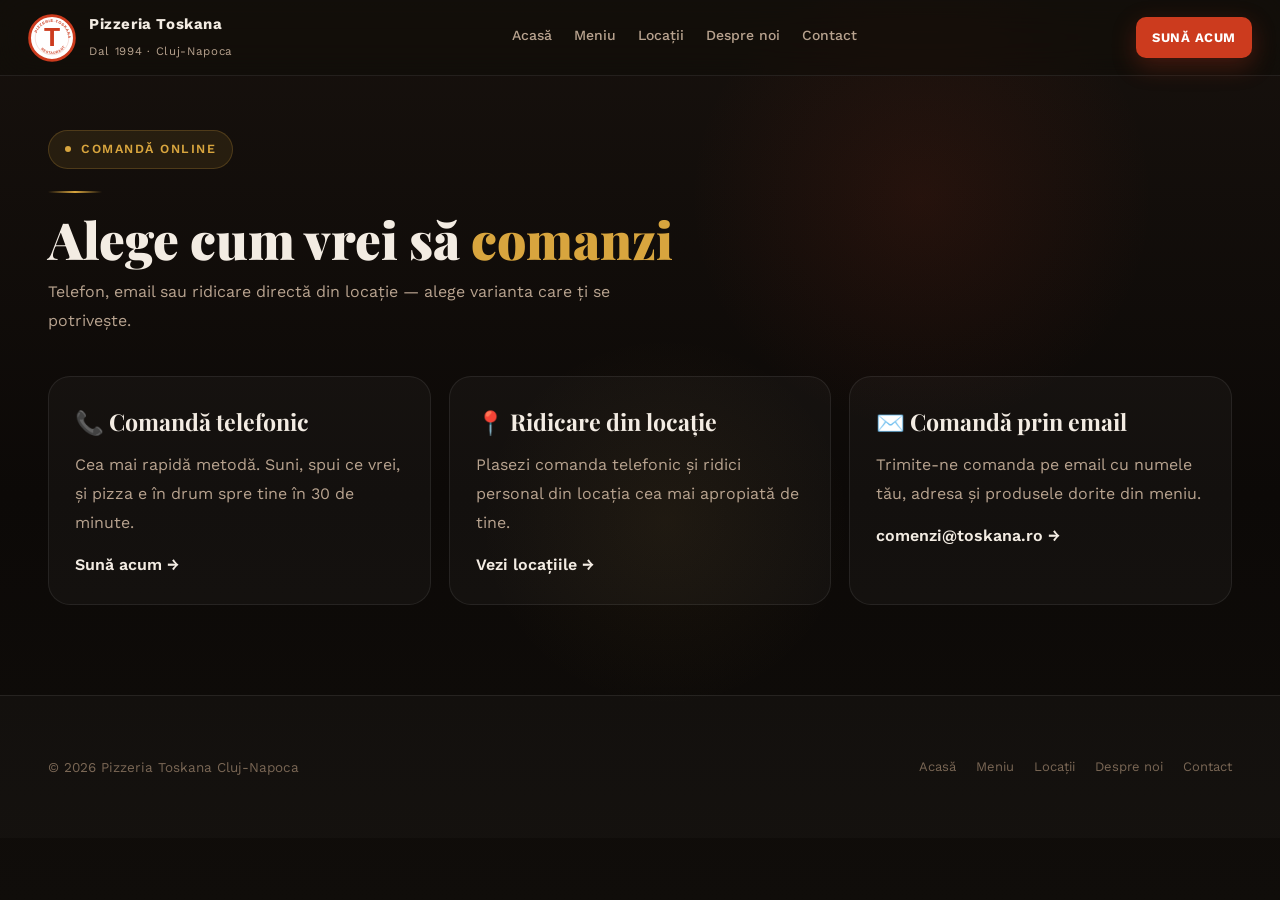
==== comanda.html @ d499efa6 "Add files via upload" ====
<!DOCTYPE html>
<html lang="ro">
<head>
  <meta charset="UTF-8" />
  <meta name="viewport" content="width=device-width, initial-scale=1.0" />
  <title>Comandă online — Pizzeria Toskana</title>
  <link rel="preconnect" href="https://fonts.googleapis.com">
  <link rel="preconnect" href="https://fonts.gstatic.com" crossorigin>
  <link href="https://fonts.googleapis.com/css2?family=Playfair+Display:ital,wght@0,700;0,900;1,700&family=Work+Sans:wght@300;400;500;600;700&display=swap" rel="stylesheet">
  <script src="https://cdnjs.cloudflare.com/ajax/libs/gsap/3.12.5/gsap.min.js"></script>
  <link rel="stylesheet" href="style.css" />
</head>
<body>
  <nav>
    <div class="nav-inner">
      <a href="index.html" class="brand">
        <svg class="brand-logo" viewBox="0 0 120 120" xmlns="http://www.w3.org/2000/svg" aria-label="Toskana">
          <circle cx="60" cy="60" r="56" fill="white" stroke="#cc3b1e" stroke-width="7"/>
          <circle cx="60" cy="60" r="42" fill="none" stroke="#cc3b1e" stroke-width="2" opacity=".2"/>
          <defs>
            <path id="bTA" d="M 20 60 A 40 40 0 0 1 100 60"/>
            <path id="bBA" d="M 20 60 A 40 40 0 0 0 100 60"/>
          </defs>
          <text x="60" y="79" text-anchor="middle" font-size="66" font-weight="900" font-family="Arial Black,Arial" fill="#cc3b1e">T</text>
          <text font-size="9.5" font-family="Arial,sans-serif" font-weight="700" letter-spacing="1.4" fill="#cc3b1e">
            <textPath href="#bTA" startOffset="10%">PIZZERIE TOSKANA</textPath>
          </text>
          <text font-size="8.8" font-family="Arial,sans-serif" font-weight="700" letter-spacing="1.1" fill="#cc3b1e">
            <textPath href="#bBA" startOffset="25%">RESTAURANT</textPath>
          </text>
        </svg>
        <div class="brand-text">
          <strong>Pizzeria Toskana</strong>
          <small>Dal 1994 · Cluj-Napoca</small>
        </div>
      </a>
      <div class="nav-links">
        <a href="index.html">Acasă</a>
        <a href="meniu.html">Meniu</a>
        <a href="locatii.html">Locații</a>
        <a href="despre.html">Despre noi</a>
        <a href="contact.html">Contact</a>
      </div>
      <a href="tel:+40264000000" class="nav-cta">Sună acum</a>
    </div>
  </nav>

  <div class="page-wrap">
    <div class="page-header">
      <div class="eyebrow">Comandă online</div>
      <div class="gold-line"></div>
      <h2>Alege cum vrei să <span>comanzi</span></h2>
      <p>Telefon, email sau ridicare directă din locație — alege varianta care ți se potrivește.</p>
    </div>

    <div class="grid-3">
      <div class="ord-card">
        <h3>📞 Comandă telefonic</h3>
        <p>Cea mai rapidă metodă. Suni, spui ce vrei, și pizza e în drum spre tine în 30 de minute.</p>
        <a class="link-bold" href="tel:+40264000000">Sună acum →</a>
      </div>

      <div class="ord-card">
        <h3>📍 Ridicare din locație</h3>
        <p>Plasezi comanda telefonic și ridici personal din locația cea mai apropiată de tine.</p>
        <a class="link-bold" href="locatii.html">Vezi locațiile →</a>
      </div>

      <div class="ord-card">
        <h3>✉️ Comandă prin email</h3>
        <p>Trimite-ne comanda pe email cu numele tău, adresa și produsele dorite din meniu.</p>
        <a class="link-bold" href="mailto:comenzi@toskana.ro">comenzi@toskana.ro →</a>
      </div>
    </div>
  </div>

  <footer>
    <p>© 2026 Pizzeria Toskana Cluj-Napoca</p>
    <div class="footer-links">
      <a href="index.html">Acasă</a>
      <a href="meniu.html">Meniu</a>
      <a href="locatii.html">Locații</a>
      <a href="despre.html">Despre noi</a>
      <a href="contact.html">Contact</a>
    </div>
  </footer>

  <script>
    gsap.from('.page-header > *', { y: 18, opacity: 0, stagger: 0.1, duration: 0.65, ease: 'power3.out', delay: 0.15 });
    gsap.from('.ord-card', { y: 24, opacity: 0, stagger: 0.1, duration: 0.6, ease: 'power2.out', delay: 0.3 });
  </script>
</body>
</html>
---- style.css ----
*, *::before, *::after { box-sizing: border-box; margin: 0; padding: 0; }
html { scroll-behavior: smooth; -webkit-font-smoothing: antialiased; }

:root {
  --bg: #100d0a; --bg2: #17110d; --bg3: #0c0907;
  --text: #f3ece3; --muted: #b8a38f; --faint: #7a6755;
  --red: #cc3b1e; --red2: #a82d14; --gold: #d8a53e;
  --line: rgba(255,255,255,.08); --lineg: rgba(216,165,62,.18);
  --shadow: 0 30px 80px rgba(0,0,0,.45);
  --font-d: 'Playfair Display', Georgia, serif;
  --font-b: 'Work Sans', sans-serif;
  --ease: cubic-bezier(.16,1,.3,1);
}

body {
  background:
    radial-gradient(circle at 72% 22%, rgba(204,59,30,.10), transparent 20%),
    radial-gradient(circle at 52% 58%, rgba(216,165,62,.06), transparent 22%),
    linear-gradient(180deg, var(--bg2), var(--bg3) 55%, var(--bg));
  color: var(--text); font-family: var(--font-b);
  overflow-x: hidden; line-height: 1.65; min-height: 100vh;
}

nav {
  position: fixed; top: 0; left: 0; width: 100%; z-index: 100;
  backdrop-filter: blur(18px) saturate(1.4);
  background: rgba(16,13,10,.55); border-bottom: 1px solid var(--line);
}
.nav-inner {
  max-width: 1280px; margin: 0 auto; padding: 12px 28px;
  display: flex; align-items: center; justify-content: space-between; gap: 24px;
}
.brand { display: flex; align-items: center; gap: 13px; text-decoration: none; color: var(--text); white-space: nowrap; }
.brand-logo { width: 48px; height: 48px; flex-shrink: 0; }
.brand-text strong { display: block; font-size: 15px; font-weight: 700; letter-spacing: .04em; }
.brand-text small { font-size: 11.5px; color: var(--muted); letter-spacing: .06em; }

.nav-links { display: flex; gap: 22px; }
.nav-links a {
  color: var(--muted); text-decoration: none; font-size: 14px; font-weight: 500;
  transition: color .2s; padding-bottom: 2px; border-bottom: 2px solid transparent;
}
.nav-links a:hover { color: var(--text); }
.nav-links a.active { color: var(--text); border-bottom-color: var(--red); }

.nav-cta {
  background: var(--red); color: #fff; padding: 10px 16px; border-radius: 10px;
  font-size: 13px; font-weight: 700; letter-spacing: .04em; text-transform: uppercase;
  text-decoration: none; transition: .2s; box-shadow: 0 8px 24px rgba(204,59,30,.28); white-space: nowrap;
}
.nav-cta:hover { background: var(--red2); transform: translateY(-1px); }

/* HERO */
.hero {
  min-height: 100vh; max-width: 1380px; margin: 0 auto;
  padding: 110px 48px 70px;
  display: grid; grid-template-columns: 1.02fr .98fr; align-items: center; gap: 42px;
}
.hero-left { display: flex; flex-direction: column; align-items: flex-start; }

.eyebrow {
  display: inline-flex; align-items: center; gap: 10px; width: fit-content;
  margin-bottom: 22px; padding: 8px 16px; border-radius: 999px;
  font-size: 12.5px; letter-spacing: .12em; text-transform: uppercase; font-weight: 600;
  color: var(--gold); background: rgba(216,165,62,.1); border: 1px solid rgba(216,165,62,.22);
}
.eyebrow::before { content: ""; width: 6px; height: 6px; border-radius: 50%; background: var(--gold); display: block; }

h1 { font-family: var(--font-d); font-weight: 900; font-size: clamp(2.7rem, 4.8vw, 5.9rem); line-height: .96; letter-spacing: -.03em; margin-bottom: 22px; }
h1 em { color: var(--gold); font-style: italic; }
h1 .break { display: block; }

.hero-lead { color: var(--muted); font-size: clamp(1rem,1.4vw,1.12rem); max-width: 52ch; line-height: 1.76; margin-bottom: 34px; }
.hero-actions { display: flex; gap: 14px; flex-wrap: wrap; margin-bottom: 42px; }

.btn {
  display: inline-flex; align-items: center; justify-content: center; gap: 9px;
  padding: 14px 24px; border-radius: 14px; font-size: 14px; font-weight: 700;
  letter-spacing: .04em; text-transform: uppercase; text-decoration: none;
  border: none; cursor: pointer; transition: all .22s var(--ease);
}
.btn-primary { background: linear-gradient(160deg,#d94b2a,var(--red)); color: #fff; box-shadow: 0 10px 28px rgba(204,59,30,.28); }
.btn-primary:hover { transform: translateY(-2px); box-shadow: 0 16px 34px rgba(204,59,30,.36); }
.btn-ghost { background: rgba(255,255,255,.04); color: var(--muted); border: 1px solid var(--line); }
.btn-ghost:hover { background: rgba(255,255,255,.07); color: var(--text); }

.hero-stats { display: flex; gap: 28px; flex-wrap: wrap; }
.stat .n { font-family: var(--font-d); font-size: 2rem; font-weight: 900; line-height: 1; }
.stat .l { font-size: 12px; color: var(--muted); letter-spacing: .06em; margin-top: 3px; }
.stat-div { width: 1px; background: var(--line); }

.hero-right { position: relative; display: flex; align-items: center; justify-content: center; min-height: 560px; }
.box-stage { position: relative; width: min(720px,100%); display: flex; align-items: center; justify-content: center; perspective: 1600px; }
.scene-glow { position: absolute; inset: 10% 6% 8% 6%; background: radial-gradient(circle at 50% 60%, rgba(204,59,30,.16) 0%, rgba(204,59,30,.08) 24%, transparent 62%); filter: blur(18px); pointer-events: none; }
.box-shadow-floor { position: absolute; bottom: 9%; width: 66%; height: 56px; border-radius: 999px; background: radial-gradient(ellipse at center, rgba(0,0,0,.42) 0%, rgba(0,0,0,.18) 45%, transparent 75%); filter: blur(10px); transform: translateY(8px); }
.pizza-box-wrap { position: relative; width: min(520px,72vw); transform-style: preserve-3d; will-change: transform; filter: drop-shadow(0 36px 60px rgba(0,0,0,.32)); }
.pizza-box-image { width: 100%; height: auto; display: block; transform: rotateX(9deg) rotateY(-7deg) rotateZ(-1deg); transform-style: preserve-3d; user-select: none; pointer-events: none; }
.pill-badge { position: absolute; z-index: 3; padding: 11px 18px; border-radius: 999px; backdrop-filter: blur(12px); background: rgba(30,23,17,.76); border: 1px solid var(--lineg); box-shadow: 0 12px 28px rgba(0,0,0,.20); color: var(--muted); font-size: 12.8px; white-space: nowrap; }
.pill-1 { top: 10%; right: 2%; animation: floatBadge1 5s ease-in-out infinite; }
.pill-2 { bottom: 10%; left: -2%; animation: floatBadge2 6s ease-in-out infinite; }
@keyframes floatBadge1 { 0%,100%{transform:translateY(0)} 50%{transform:translateY(-7px)} }
@keyframes floatBadge2 { 0%,100%{transform:translateY(0)} 50%{transform:translateY(7px)} }

/* PAGE INTERIOR */
.page-wrap { max-width: 1280px; margin: 0 auto; padding: 130px 48px 90px; }
.page-header { margin-bottom: 40px; }
.page-header h2 { font-family: var(--font-d); font-weight: 900; font-size: clamp(2.2rem,4vw,4.2rem); line-height: .97; margin-bottom: 14px; }
.page-header h2 span { color: var(--gold); }
.page-header p { color: var(--muted); max-width: 64ch; line-height: 1.8; }

.gold-line { width: 54px; height: 2px; margin-bottom: 22px; background: linear-gradient(90deg,transparent,var(--gold),transparent); }

.grid-3 { display: grid; grid-template-columns: repeat(3,1fr); gap: 18px; }
.grid-2 { display: grid; grid-template-columns: repeat(2,1fr); gap: 18px; }

.card { background: rgba(255,255,255,.03); border: 1px solid var(--line); border-radius: 22px; overflow: hidden; transition: border-color .22s, transform .22s; }
.card:hover { border-color: rgba(216,165,62,.22); transform: translateY(-3px); }
.pizza-thumb { height: 180px; background: radial-gradient(circle at 30% 35%, rgba(255,255,255,.06), transparent 20%), linear-gradient(135deg,#2a1b12,#18110d); display: grid; place-items: center; font-size: 3.2rem; }
.card-body { padding: 22px; }
.card-body h3 { font-family: var(--font-d); font-size: 1.5rem; margin-bottom: 8px; }
.card-body p { color: var(--muted); font-size: .96rem; line-height: 1.75; margin-bottom: 14px; }
.price-row { display: flex; align-items: center; justify-content: space-between; gap: 12px; }
.price { color: var(--gold); font-weight: 700; font-size: 1rem; }
.chip { display: inline-flex; align-items: center; gap: 8px; padding: 7px 12px; border-radius: 999px; font-size: 12px; color: var(--gold); border: 1px solid rgba(216,165,62,.18); background: rgba(216,165,62,.08); margin-bottom: 12px; }

.info-box { padding: 26px; border-radius: 22px; background: rgba(255,255,255,.03); border: 1px solid var(--line); }
.info-box h3 { font-family: var(--font-d); font-size: 1.65rem; margin-bottom: 12px; }
.info-box p { color: var(--muted); line-height: 1.8; }

.loc-card, .con-card, .ord-card { padding: 26px; border-radius: 22px; background: rgba(255,255,255,.03); border: 1px solid var(--line); transition: border-color .22s, transform .22s; }
.loc-card:hover, .con-card:hover, .ord-card:hover { border-color: rgba(216,165,62,.22); transform: translateY(-3px); }
.loc-card h3, .con-card h3, .ord-card h3 { font-family: var(--font-d); font-size: 1.45rem; margin-bottom: 10px; }
.loc-card p, .con-card p, .ord-card p { color: var(--muted); line-height: 1.8; margin-bottom: 14px; }
.link-bold { color: var(--text); text-decoration: none; font-weight: 600; }
.link-bold:hover { color: var(--gold); }

footer { padding: 60px 48px; background: rgba(255,255,255,.02); border-top: 1px solid var(--line); display: flex; justify-content: space-between; align-items: center; flex-wrap: wrap; gap: 20px; }
footer p { color: var(--faint); font-size: 13.5px; }
.footer-links { display: flex; gap: 20px; flex-wrap: wrap; }
.footer-links a { color: var(--faint); font-size: 13px; text-decoration: none; transition: color .2s; }
.footer-links a:hover { color: var(--muted); }

@media (max-width: 1100px) { .grid-3 { grid-template-columns: 1fr 1fr; } }
@media (max-width: 980px) {
  .hero { grid-template-columns: 1fr; padding: 92px 22px 44px; gap: 28px; text-align: center; }
  .hero-left { align-items: center; }
  .hero-lead, .hero-actions, .hero-stats { justify-content: center; text-align: center; }
  .hero-right { min-height: auto; }
  .pill-1, .pill-2, .nav-links, .nav-cta { display: none; }
  .page-wrap { padding: 96px 22px 60px; }
  .grid-3, .grid-2 { grid-template-columns: 1fr; }
  h1, .page-header h2 { font-size: clamp(2.35rem,9vw,3.9rem); }
}
@media (max-width: 500px) { footer { padding: 40px 22px; flex-direction: column; align-items: flex-start; } }
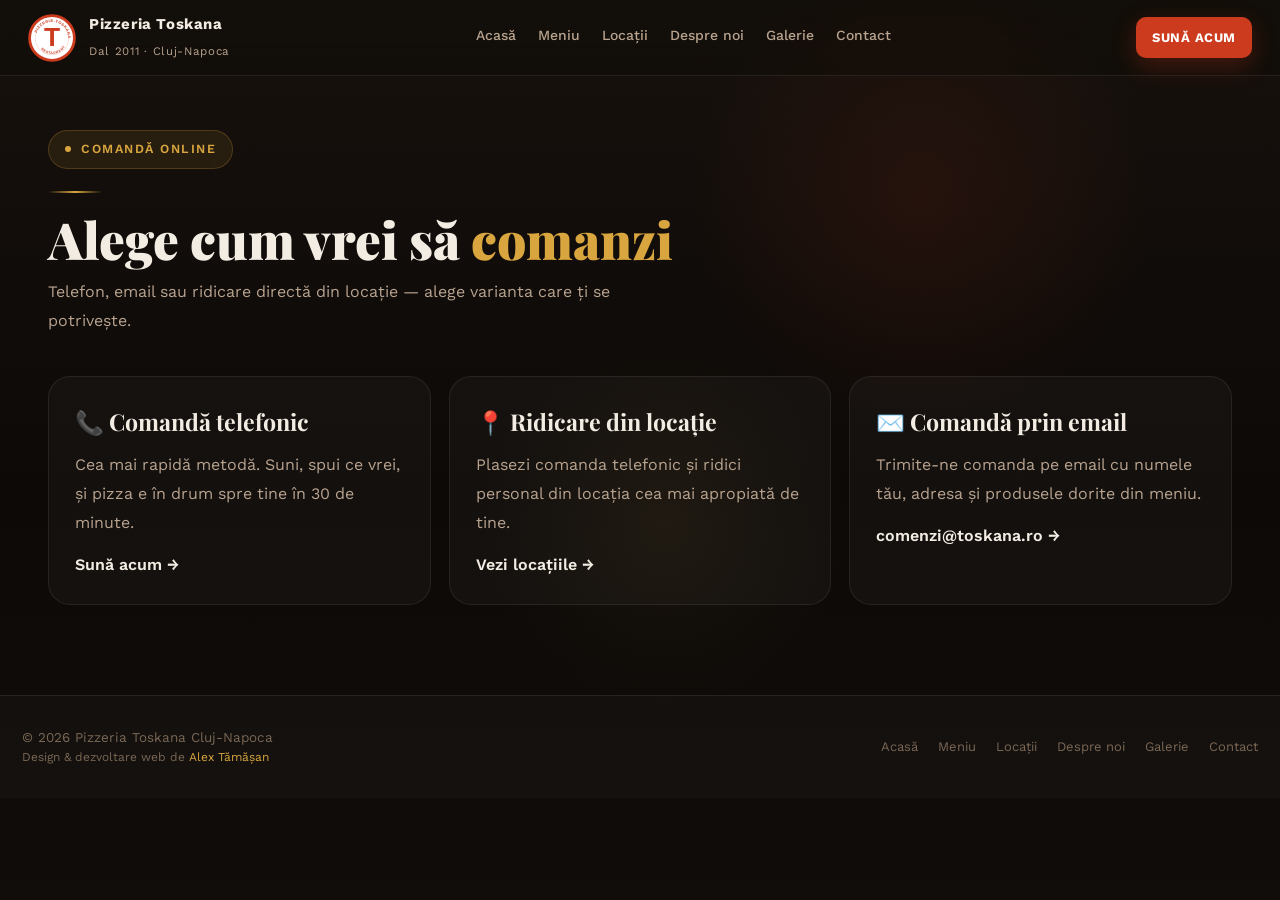
==== commit 26d52c97: "Add files via upload" ====
--- a/comanda.html
+++ b/comanda.html
@@ -31,7 +31,7 @@
         </svg>
         <div class="brand-text">
           <strong>Pizzeria Toskana</strong>
-          <small>Dal 1994 · Cluj-Napoca</small>
+          <small>Dal 2011 · Cluj-Napoca</small>
         </div>
       </a>
       <div class="nav-links">
@@ -39,9 +39,15 @@
         <a href="meniu.html">Meniu</a>
         <a href="locatii.html">Locații</a>
         <a href="despre.html">Despre noi</a>
+        <a href="galerie.html">Galerie</a>
         <a href="contact.html">Contact</a>
       </div>
       <a href="tel:+40264000000" class="nav-cta">Sună acum</a>
+      <button class="hamburger" id="hamburger" aria-label="Deschide meniu">
+        <span></span>
+        <span></span>
+        <span></span>
+      </button>
     </div>
   </nav>
 
@@ -75,12 +81,16 @@
   </div>
 
   <footer>
-    <p>© 2026 Pizzeria Toskana Cluj-Napoca</p>
+    <div class="footer-left">
+      <p>© 2026 Pizzeria Toskana Cluj-Napoca</p>
+      <p style="color:var(--faint);font-size:12px">Design & dezvoltare web de <span style="color:var(--gold)">Alex Tămășan</span></p>
+    </div>
     <div class="footer-links">
       <a href="index.html">Acasă</a>
       <a href="meniu.html">Meniu</a>
       <a href="locatii.html">Locații</a>
       <a href="despre.html">Despre noi</a>
+      <a href="galerie.html">Galerie</a>
       <a href="contact.html">Contact</a>
     </div>
   </footer>
@@ -89,5 +99,25 @@
     gsap.from('.page-header > *', { y: 18, opacity: 0, stagger: 0.1, duration: 0.65, ease: 'power3.out', delay: 0.15 });
     gsap.from('.ord-card', { y: 24, opacity: 0, stagger: 0.1, duration: 0.6, ease: 'power2.out', delay: 0.3 });
   </script>
+  <script>
+    (function () {
+      var burger = document.getElementById('hamburger');
+      var navLinks = document.querySelector('.nav-links');
+
+      if (burger && navLinks) {
+        burger.addEventListener('click', function () {
+          burger.classList.toggle('open');
+          navLinks.classList.toggle('open');
+        });
+
+        navLinks.querySelectorAll('a').forEach(function (a) {
+          a.addEventListener('click', function () {
+            burger.classList.remove('open');
+            navLinks.classList.remove('open');
+          });
+        });
+      }
+    })();
+  </script>
 </body>
 </html>
--- a/style.css
+++ b/style.css
@@ -26,28 +26,44 @@
   backdrop-filter: blur(18px) saturate(1.4);
   background: rgba(16,13,10,.55); border-bottom: 1px solid var(--line);
 }
+
 .nav-inner {
   max-width: 1280px; margin: 0 auto; padding: 12px 28px;
   display: flex; align-items: center; justify-content: space-between; gap: 24px;
 }
-.brand { display: flex; align-items: center; gap: 13px; text-decoration: none; color: var(--text); white-space: nowrap; }
+
+.brand {
+  display: flex; align-items: center; gap: 13px;
+  text-decoration: none; color: var(--text); white-space: nowrap;
+}
+
 .brand-logo { width: 48px; height: 48px; flex-shrink: 0; }
-.brand-text strong { display: block; font-size: 15px; font-weight: 700; letter-spacing: .04em; }
-.brand-text small { font-size: 11.5px; color: var(--muted); letter-spacing: .06em; }
+
+.brand-text strong {
+  display: block; font-size: 15px; font-weight: 700; letter-spacing: .04em;
+}
+
+.brand-text small {
+  font-size: 11.5px; color: var(--muted); letter-spacing: .06em;
+}
 
 .nav-links { display: flex; gap: 22px; }
+
 .nav-links a {
   color: var(--muted); text-decoration: none; font-size: 14px; font-weight: 500;
   transition: color .2s; padding-bottom: 2px; border-bottom: 2px solid transparent;
 }
+
 .nav-links a:hover { color: var(--text); }
 .nav-links a.active { color: var(--text); border-bottom-color: var(--red); }
 
 .nav-cta {
   background: var(--red); color: #fff; padding: 10px 16px; border-radius: 10px;
   font-size: 13px; font-weight: 700; letter-spacing: .04em; text-transform: uppercase;
-  text-decoration: none; transition: .2s; box-shadow: 0 8px 24px rgba(204,59,30,.28); white-space: nowrap;
-}
+  text-decoration: none; transition: .2s;
+  box-shadow: 0 8px 24px rgba(204,59,30,.28); white-space: nowrap;
+}
+
 .nav-cta:hover { background: var(--red2); transform: translateY(-1px); }
 
 /* HERO */
@@ -56,6 +72,7 @@
   padding: 110px 48px 70px;
   display: grid; grid-template-columns: 1.02fr .98fr; align-items: center; gap: 42px;
 }
+
 .hero-left { display: flex; flex-direction: column; align-items: flex-start; }
 
 .eyebrow {
@@ -64,13 +81,26 @@
   font-size: 12.5px; letter-spacing: .12em; text-transform: uppercase; font-weight: 600;
   color: var(--gold); background: rgba(216,165,62,.1); border: 1px solid rgba(216,165,62,.22);
 }
-.eyebrow::before { content: ""; width: 6px; height: 6px; border-radius: 50%; background: var(--gold); display: block; }
-
-h1 { font-family: var(--font-d); font-weight: 900; font-size: clamp(2.7rem, 4.8vw, 5.9rem); line-height: .96; letter-spacing: -.03em; margin-bottom: 22px; }
+
+.eyebrow::before {
+  content: ""; width: 6px; height: 6px; border-radius: 50%;
+  background: var(--gold); display: block;
+}
+
+h1 {
+  font-family: var(--font-d); font-weight: 900;
+  font-size: clamp(2.7rem, 4.8vw, 5.9rem);
+  line-height: .96; letter-spacing: -.03em; margin-bottom: 22px;
+}
+
 h1 em { color: var(--gold); font-style: italic; }
 h1 .break { display: block; }
 
-.hero-lead { color: var(--muted); font-size: clamp(1rem,1.4vw,1.12rem); max-width: 52ch; line-height: 1.76; margin-bottom: 34px; }
+.hero-lead {
+  color: var(--muted); font-size: clamp(1rem,1.4vw,1.12rem);
+  max-width: 52ch; line-height: 1.76; margin-bottom: 34px;
+}
+
 .hero-actions { display: flex; gap: 14px; flex-wrap: wrap; margin-bottom: 42px; }
 
 .btn {
@@ -79,76 +109,277 @@
   letter-spacing: .04em; text-transform: uppercase; text-decoration: none;
   border: none; cursor: pointer; transition: all .22s var(--ease);
 }
-.btn-primary { background: linear-gradient(160deg,#d94b2a,var(--red)); color: #fff; box-shadow: 0 10px 28px rgba(204,59,30,.28); }
-.btn-primary:hover { transform: translateY(-2px); box-shadow: 0 16px 34px rgba(204,59,30,.36); }
-.btn-ghost { background: rgba(255,255,255,.04); color: var(--muted); border: 1px solid var(--line); }
+
+.btn-primary {
+  background: linear-gradient(160deg,#d94b2a,var(--red));
+  color: #fff; box-shadow: 0 10px 28px rgba(204,59,30,.28);
+}
+
+.btn-primary:hover {
+  transform: translateY(-2px);
+  box-shadow: 0 16px 34px rgba(204,59,30,.36);
+}
+
+.btn-ghost {
+  background: rgba(255,255,255,.04); color: var(--muted); border: 1px solid var(--line);
+}
+
 .btn-ghost:hover { background: rgba(255,255,255,.07); color: var(--text); }
 
 .hero-stats { display: flex; gap: 28px; flex-wrap: wrap; }
-.stat .n { font-family: var(--font-d); font-size: 2rem; font-weight: 900; line-height: 1; }
-.stat .l { font-size: 12px; color: var(--muted); letter-spacing: .06em; margin-top: 3px; }
+
+.stat .n {
+  font-family: var(--font-d); font-size: 2rem; font-weight: 900; line-height: 1;
+}
+
+.stat .l {
+  font-size: 12px; color: var(--muted); letter-spacing: .06em; margin-top: 3px;
+}
+
 .stat-div { width: 1px; background: var(--line); }
 
-.hero-right { position: relative; display: flex; align-items: center; justify-content: center; min-height: 560px; }
-.box-stage { position: relative; width: min(720px,100%); display: flex; align-items: center; justify-content: center; perspective: 1600px; }
-.scene-glow { position: absolute; inset: 10% 6% 8% 6%; background: radial-gradient(circle at 50% 60%, rgba(204,59,30,.16) 0%, rgba(204,59,30,.08) 24%, transparent 62%); filter: blur(18px); pointer-events: none; }
-.box-shadow-floor { position: absolute; bottom: 9%; width: 66%; height: 56px; border-radius: 999px; background: radial-gradient(ellipse at center, rgba(0,0,0,.42) 0%, rgba(0,0,0,.18) 45%, transparent 75%); filter: blur(10px); transform: translateY(8px); }
-.pizza-box-wrap { position: relative; width: min(520px,72vw); transform-style: preserve-3d; will-change: transform; filter: drop-shadow(0 36px 60px rgba(0,0,0,.32)); }
-.pizza-box-image { width: 100%; height: auto; display: block; transform: rotateX(9deg) rotateY(-7deg) rotateZ(-1deg); transform-style: preserve-3d; user-select: none; pointer-events: none; }
-.pill-badge { position: absolute; z-index: 3; padding: 11px 18px; border-radius: 999px; backdrop-filter: blur(12px); background: rgba(30,23,17,.76); border: 1px solid var(--lineg); box-shadow: 0 12px 28px rgba(0,0,0,.20); color: var(--muted); font-size: 12.8px; white-space: nowrap; }
+.hero-right {
+  position: relative; display: flex; align-items: center; justify-content: center; min-height: 560px;
+}
+
+.box-stage {
+  position: relative; width: min(720px,100%);
+  display: flex; align-items: center; justify-content: center; perspective: 1600px;
+}
+
+.scene-glow {
+  position: absolute; inset: 10% 6% 8% 6%;
+  background: radial-gradient(circle at 50% 60%, rgba(204,59,30,.16) 0%, rgba(204,59,30,.08) 24%, transparent 62%);
+  filter: blur(18px); pointer-events: none;
+}
+
+.box-shadow-floor {
+  position: absolute; bottom: 9%; width: 66%; height: 56px; border-radius: 999px;
+  background: radial-gradient(ellipse at center, rgba(0,0,0,.42) 0%, rgba(0,0,0,.18) 45%, transparent 75%);
+  filter: blur(10px); transform: translateY(8px);
+}
+
+.pizza-box-wrap {
+  position: relative; width: min(520px,72vw);
+  transform-style: preserve-3d; will-change: transform;
+  filter: drop-shadow(0 36px 60px rgba(0,0,0,.32));
+}
+
+.pizza-box-image {
+  width: 100%; height: auto; display: block;
+  transform: rotateX(9deg) rotateY(-7deg) rotateZ(-1deg);
+  transform-style: preserve-3d; user-select: none; pointer-events: none;
+}
+
+.pill-badge {
+  position: absolute; z-index: 3; padding: 11px 18px; border-radius: 999px;
+  backdrop-filter: blur(12px); background: rgba(30,23,17,.76);
+  border: 1px solid var(--lineg); box-shadow: 0 12px 28px rgba(0,0,0,.20);
+  color: var(--muted); font-size: 12.8px; white-space: nowrap;
+}
+
 .pill-1 { top: 10%; right: 2%; animation: floatBadge1 5s ease-in-out infinite; }
 .pill-2 { bottom: 10%; left: -2%; animation: floatBadge2 6s ease-in-out infinite; }
-@keyframes floatBadge1 { 0%,100%{transform:translateY(0)} 50%{transform:translateY(-7px)} }
-@keyframes floatBadge2 { 0%,100%{transform:translateY(0)} 50%{transform:translateY(7px)} }
+
+@keyframes floatBadge1 {
+  0%,100% { transform: translateY(0); }
+  50% { transform: translateY(-7px); }
+}
+
+@keyframes floatBadge2 {
+  0%,100% { transform: translateY(0); }
+  50% { transform: translateY(7px); }
+}
 
 /* PAGE INTERIOR */
 .page-wrap { max-width: 1280px; margin: 0 auto; padding: 130px 48px 90px; }
 .page-header { margin-bottom: 40px; }
-.page-header h2 { font-family: var(--font-d); font-weight: 900; font-size: clamp(2.2rem,4vw,4.2rem); line-height: .97; margin-bottom: 14px; }
+
+.page-header h2 {
+  font-family: var(--font-d); font-weight: 900;
+  font-size: clamp(2.2rem,4vw,4.2rem); line-height: .97; margin-bottom: 14px;
+}
+
 .page-header h2 span { color: var(--gold); }
+
 .page-header p { color: var(--muted); max-width: 64ch; line-height: 1.8; }
 
-.gold-line { width: 54px; height: 2px; margin-bottom: 22px; background: linear-gradient(90deg,transparent,var(--gold),transparent); }
+.gold-line {
+  width: 54px; height: 2px; margin-bottom: 22px;
+  background: linear-gradient(90deg,transparent,var(--gold),transparent);
+}
 
 .grid-3 { display: grid; grid-template-columns: repeat(3,1fr); gap: 18px; }
 .grid-2 { display: grid; grid-template-columns: repeat(2,1fr); gap: 18px; }
 
-.card { background: rgba(255,255,255,.03); border: 1px solid var(--line); border-radius: 22px; overflow: hidden; transition: border-color .22s, transform .22s; }
+.card {
+  background: rgba(255,255,255,.03); border: 1px solid var(--line);
+  border-radius: 22px; overflow: hidden; transition: border-color .22s, transform .22s;
+}
+
 .card:hover { border-color: rgba(216,165,62,.22); transform: translateY(-3px); }
-.pizza-thumb { height: 180px; background: radial-gradient(circle at 30% 35%, rgba(255,255,255,.06), transparent 20%), linear-gradient(135deg,#2a1b12,#18110d); display: grid; place-items: center; font-size: 3.2rem; }
+
+.pizza-thumb {
+  height: 180px;
+  background: radial-gradient(circle at 30% 35%, rgba(255,255,255,.06), transparent 20%), linear-gradient(135deg,#2a1b12,#18110d);
+  display: grid; place-items: center; font-size: 3.2rem;
+}
+
 .card-body { padding: 22px; }
-.card-body h3 { font-family: var(--font-d); font-size: 1.5rem; margin-bottom: 8px; }
-.card-body p { color: var(--muted); font-size: .96rem; line-height: 1.75; margin-bottom: 14px; }
-.price-row { display: flex; align-items: center; justify-content: space-between; gap: 12px; }
+
+.card-body h3 {
+  font-family: var(--font-d); font-size: 1.5rem; margin-bottom: 8px;
+}
+
+.card-body p {
+  color: var(--muted); font-size: .96rem; line-height: 1.75; margin-bottom: 14px;
+}
+
+.price-row {
+  display: flex; align-items: center; justify-content: space-between; gap: 12px;
+}
+
 .price { color: var(--gold); font-weight: 700; font-size: 1rem; }
-.chip { display: inline-flex; align-items: center; gap: 8px; padding: 7px 12px; border-radius: 999px; font-size: 12px; color: var(--gold); border: 1px solid rgba(216,165,62,.18); background: rgba(216,165,62,.08); margin-bottom: 12px; }
-
-.info-box { padding: 26px; border-radius: 22px; background: rgba(255,255,255,.03); border: 1px solid var(--line); }
-.info-box h3 { font-family: var(--font-d); font-size: 1.65rem; margin-bottom: 12px; }
+
+.chip {
+  display: inline-flex; align-items: center; gap: 8px; padding: 7px 12px;
+  border-radius: 999px; font-size: 12px; color: var(--gold);
+  border: 1px solid rgba(216,165,62,.18);
+  background: rgba(216,165,62,.08); margin-bottom: 12px;
+}
+
+.info-box {
+  padding: 26px; border-radius: 22px;
+  background: rgba(255,255,255,.03); border: 1px solid var(--line);
+}
+
+.info-box h3 {
+  font-family: var(--font-d); font-size: 1.65rem; margin-bottom: 12px;
+}
+
 .info-box p { color: var(--muted); line-height: 1.8; }
 
-.loc-card, .con-card, .ord-card { padding: 26px; border-radius: 22px; background: rgba(255,255,255,.03); border: 1px solid var(--line); transition: border-color .22s, transform .22s; }
-.loc-card:hover, .con-card:hover, .ord-card:hover { border-color: rgba(216,165,62,.22); transform: translateY(-3px); }
-.loc-card h3, .con-card h3, .ord-card h3 { font-family: var(--font-d); font-size: 1.45rem; margin-bottom: 10px; }
-.loc-card p, .con-card p, .ord-card p { color: var(--muted); line-height: 1.8; margin-bottom: 14px; }
+.loc-card, .con-card, .ord-card {
+  padding: 26px; border-radius: 22px;
+  background: rgba(255,255,255,.03); border: 1px solid var(--line);
+  transition: border-color .22s, transform .22s;
+}
+
+.loc-card:hover, .con-card:hover, .ord-card:hover {
+  border-color: rgba(216,165,62,.22); transform: translateY(-3px);
+}
+
+.loc-card h3, .con-card h3, .ord-card h3 {
+  font-family: var(--font-d); font-size: 1.45rem; margin-bottom: 10px;
+}
+
+.loc-card p, .con-card p, .ord-card p {
+  color: var(--muted); line-height: 1.8; margin-bottom: 14px;
+}
+
 .link-bold { color: var(--text); text-decoration: none; font-weight: 600; }
 .link-bold:hover { color: var(--gold); }
 
-footer { padding: 60px 48px; background: rgba(255,255,255,.02); border-top: 1px solid var(--line); display: flex; justify-content: space-between; align-items: center; flex-wrap: wrap; gap: 20px; }
+footer {
+  padding: 30px 22px; background: rgba(255,255,255,.02);
+  border-top: 1px solid var(--line);
+  display: flex; justify-content: space-between; align-items: center; flex-wrap: wrap; gap: 20px;
+}
+
 footer p { color: var(--faint); font-size: 13.5px; }
+
 .footer-links { display: flex; gap: 20px; flex-wrap: wrap; }
-.footer-links a { color: var(--faint); font-size: 13px; text-decoration: none; transition: color .2s; }
+
+.footer-links a {
+  color: var(--faint); font-size: 13px; text-decoration: none; transition: color .2s;
+}
+
 .footer-links a:hover { color: var(--muted); }
 
-@media (max-width: 1100px) { .grid-3 { grid-template-columns: 1fr 1fr; } }
+@media (max-width: 1100px) {
+  .grid-3 { grid-template-columns: 1fr 1fr; }
+}
+
+/* ── HAMBURGER (mobile only) ── */
+.hamburger {
+  display: none;
+  flex-direction: column;
+  gap: 5px;
+  background: none;
+  border: none;
+  cursor: pointer;
+  padding: 6px;
+  z-index: 200;
+}
+
+.hamburger span {
+  display: block;
+  width: 24px;
+  height: 2px;
+  background: var(--text);
+  border-radius: 2px;
+  transition: all .25s;
+}
+
+.hamburger.open span:nth-child(1) { transform: translateY(7px) rotate(45deg); }
+.hamburger.open span:nth-child(2) { opacity: 0; }
+.hamburger.open span:nth-child(3) { transform: translateY(-7px) rotate(-45deg); }
+
 @media (max-width: 980px) {
-  .hero { grid-template-columns: 1fr; padding: 92px 22px 44px; gap: 28px; text-align: center; }
+  .hero {
+    grid-template-columns: 1fr;
+    padding: 92px 22px 44px;
+    gap: 28px;
+    text-align: center;
+  }
+
   .hero-left { align-items: center; }
   .hero-lead, .hero-actions, .hero-stats { justify-content: center; text-align: center; }
   .hero-right { min-height: auto; }
-  .pill-1, .pill-2, .nav-links, .nav-cta { display: none; }
+
+  .pill-1, .pill-2 { display: none; }
+
   .page-wrap { padding: 96px 22px 60px; }
   .grid-3, .grid-2 { grid-template-columns: 1fr; }
   h1, .page-header h2 { font-size: clamp(2.35rem,9vw,3.9rem); }
-}
-@media (max-width: 500px) { footer { padding: 40px 22px; flex-direction: column; align-items: flex-start; } }+
+  .hamburger { display: flex; }
+
+  .nav-links {
+    display: none;
+    position: fixed;
+    top: 72px;
+    left: 0;
+    width: 100%;
+    flex-direction: column;
+    background: rgba(16,13,10,.97);
+    border-bottom: 1px solid var(--line);
+    padding: 12px 22px 20px;
+    gap: 0;
+    z-index: 99;
+  }
+
+  .nav-links.open { display: flex; }
+
+  .nav-links a {
+    font-size: 16px;
+    padding: 13px 0;
+    border-bottom: 1px solid var(--line);
+    color: var(--muted);
+  }
+
+  .nav-links a:last-child { border-bottom: none; }
+
+  .nav-cta {
+    font-size: 13px;
+    padding: 9px 14px;
+  }
+}
+
+@media (max-width: 500px) {
+  footer {
+    padding: 16px 22px;
+    flex-direction: column;
+    align-items: flex-start;
+  }
+}
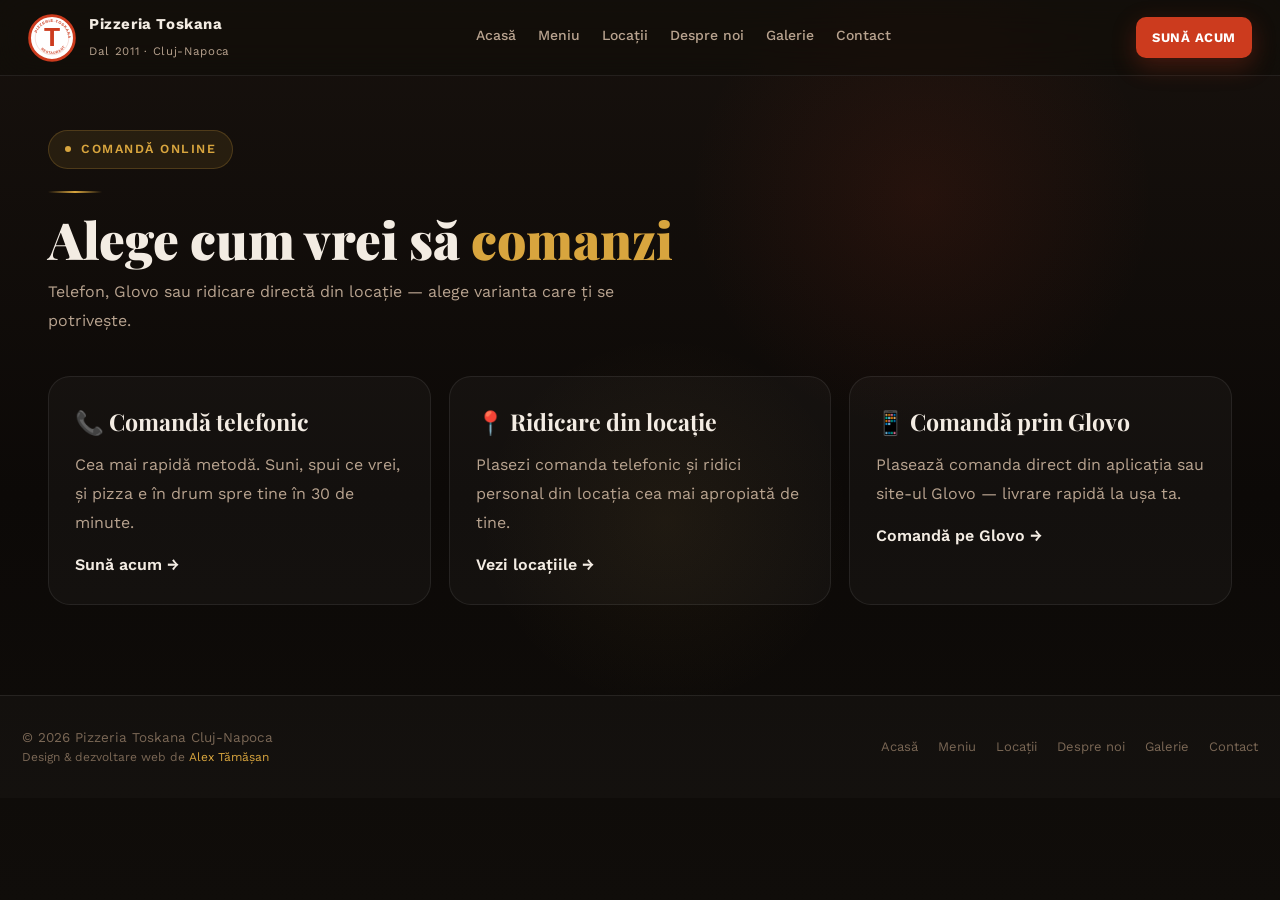
==== commit 9dd13b76: "Add files via upload" ====
--- a/comanda.html
+++ b/comanda.html
@@ -3,7 +3,29 @@
 <head>
   <meta charset="UTF-8" />
   <meta name="viewport" content="width=device-width, initial-scale=1.0" />
-  <title>Comandă online — Pizzeria Toskana</title>
+
+  <link rel="icon" type="image/png" href="favicon.png" />
+  <link rel="apple-touch-icon" href="favicon.png" />
+  <meta name="theme-color" content="#100d0a" />
+
+  <title>Comandă Pizza Online — Telefon, Glovo sau Ridicare | Toskana</title>
+  <meta name="description" content="Comandă pizza artizanală Toskana rapid: telefonic, prin Glovo sau ridicare directă din locațiile din Cluj-Napoca. Livrare în 30 de minute." />
+  <meta name="robots" content="index, follow" />
+  <link rel="canonical" href="https://autohelper213.github.io/site/comanda.html" />
+
+  <meta property="og:type" content="website" />
+  <meta property="og:title" content="Comandă Pizza Online — Telefon, Glovo sau Ridicare | Toskana" />
+  <meta property="og:description" content="Comandă pizza artizanală Toskana rapid: telefonic, prin Glovo sau ridicare directă din locațiile din Cluj-Napoca. Livrare în 30 de minute." />
+  <meta property="og:image" content="https://autohelper213.github.io/site/favicon.png" />
+  <meta property="og:url" content="https://autohelper213.github.io/site/comanda.html" />
+  <meta property="og:locale" content="ro_RO" />
+  <meta property="og:site_name" content="Pizzeria Toskana" />
+
+  <meta name="twitter:card" content="summary_large_image" />
+  <meta name="twitter:title" content="Comandă Pizza Online — Pizzeria Toskana" />
+  <meta name="twitter:description" content="Comandă rapid prin telefon, Glovo sau ridicare directă din locațiile Toskana din Cluj-Napoca." />
+  <meta name="twitter:image" content="https://autohelper213.github.io/site/favicon.png" />
+
   <link rel="preconnect" href="https://fonts.googleapis.com">
   <link rel="preconnect" href="https://fonts.gstatic.com" crossorigin>
   <link href="https://fonts.googleapis.com/css2?family=Playfair+Display:ital,wght@0,700;0,900;1,700&family=Work+Sans:wght@300;400;500;600;700&display=swap" rel="stylesheet">
@@ -42,7 +64,7 @@
         <a href="galerie.html">Galerie</a>
         <a href="contact.html">Contact</a>
       </div>
-      <a href="tel:+40264000000" class="nav-cta">Sună acum</a>
+      <a href="tel:+40742317282" class="nav-cta">Sună acum</a>
       <button class="hamburger" id="hamburger" aria-label="Deschide meniu">
         <span></span>
         <span></span>
@@ -56,14 +78,14 @@
       <div class="eyebrow">Comandă online</div>
       <div class="gold-line"></div>
       <h2>Alege cum vrei să <span>comanzi</span></h2>
-      <p>Telefon, email sau ridicare directă din locație — alege varianta care ți se potrivește.</p>
+      <p>Telefon, Glovo sau ridicare directă din locație — alege varianta care ți se potrivește.</p>
     </div>
 
     <div class="grid-3">
       <div class="ord-card">
         <h3>📞 Comandă telefonic</h3>
         <p>Cea mai rapidă metodă. Suni, spui ce vrei, și pizza e în drum spre tine în 30 de minute.</p>
-        <a class="link-bold" href="tel:+40264000000">Sună acum →</a>
+        <a class="link-bold" href="tel:+40742317282">Sună acum →</a>
       </div>
 
       <div class="ord-card">
@@ -73,9 +95,9 @@
       </div>
 
       <div class="ord-card">
-        <h3>✉️ Comandă prin email</h3>
-        <p>Trimite-ne comanda pe email cu numele tău, adresa și produsele dorite din meniu.</p>
-        <a class="link-bold" href="mailto:comenzi@toskana.ro">comenzi@toskana.ro →</a>
+        <h3>📱 Comandă prin Glovo</h3>
+        <p>Plasează comanda direct din aplicația sau site-ul Glovo — livrare rapidă la ușa ta.</p>
+        <a class="link-bold" href="https://glovoapp.com/ro/ro/cluj-napoca/stores/pizzeria-toskana-clj" target="_blank" rel="noopener noreferrer">Comandă pe Glovo →</a>
       </div>
     </div>
   </div>
--- a/style.css
+++ b/style.css
@@ -336,8 +336,6 @@
   .hero-left { align-items: center; }
   .hero-lead, .hero-actions, .hero-stats { justify-content: center; text-align: center; }
   .hero-right { min-height: auto; }
-
-  .pill-1, .pill-2 { display: none; }
 
   .page-wrap { padding: 96px 22px 60px; }
   .grid-3, .grid-2 { grid-template-columns: 1fr; }
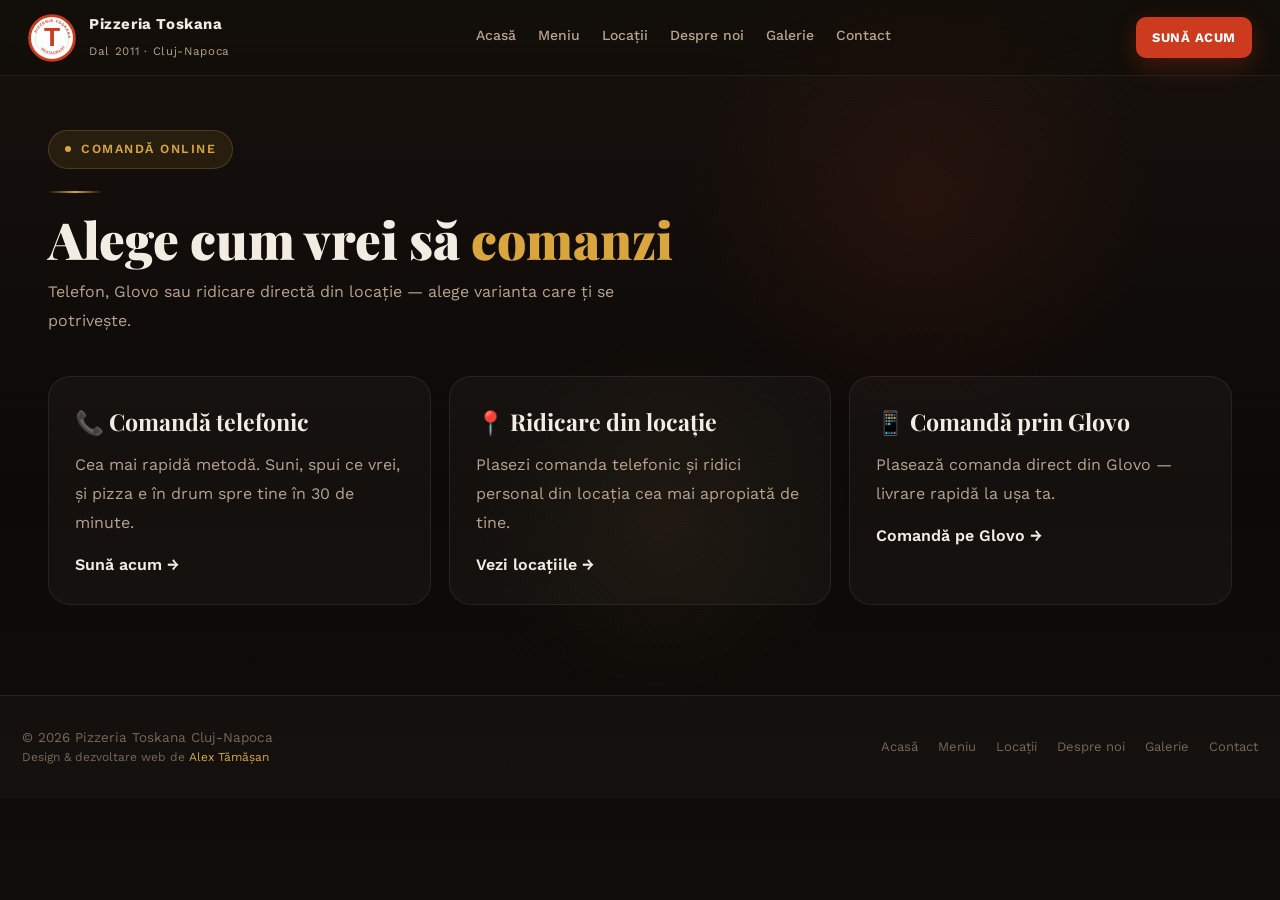
==== commit ab9789fb: "Fix HTML encoding issues in comanda.html" ====
--- a/comanda.html
+++ b/comanda.html
@@ -29,7 +29,7 @@
   <link rel="preconnect" href="https://fonts.googleapis.com">
   <link rel="preconnect" href="https://fonts.gstatic.com" crossorigin>
   <link href="https://fonts.googleapis.com/css2?family=Playfair+Display:ital,wght@0,700;0,900;1,700&family=Work+Sans:wght@300;400;500;600;700&display=swap" rel="stylesheet">
-  <script src="https://cdnjs.cloudflare.com/ajax/libs/gsap/3.12.5/gsap.min.js"></script>
+  <script src="https://cdnjs.cloudflare.com/ajax/libs/gsap/3.12.5/gsap.min.js" defer></script>
   <link rel="stylesheet" href="style.css" />
 </head>
 <body>
@@ -96,7 +96,7 @@
 
       <div class="ord-card">
         <h3>📱 Comandă prin Glovo</h3>
-        <p>Plasează comanda direct din aplicația sau site-ul Glovo — livrare rapidă la ușa ta.</p>
+        <p>Plasează comanda direct din Glovo — livrare rapidă la ușa ta.</p>
         <a class="link-bold" href="https://glovoapp.com/ro/ro/cluj-napoca/stores/pizzeria-toskana-clj" target="_blank" rel="noopener noreferrer">Comandă pe Glovo →</a>
       </div>
     </div>
@@ -142,4 +142,4 @@
     })();
   </script>
 </body>
-</html>+</html>
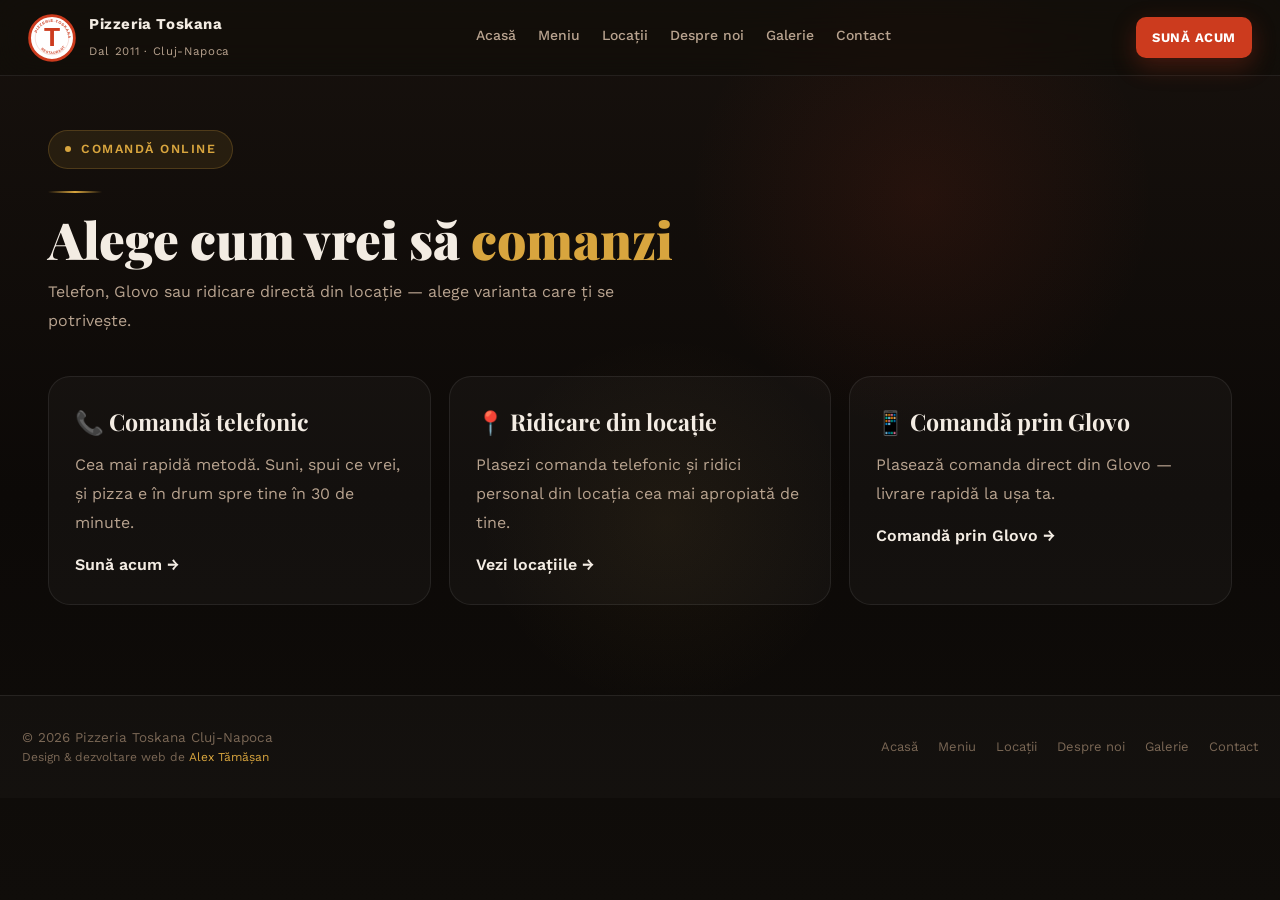
==== commit 686ca4ce: "Fix HTML encoding issues in comanda.html" ====
--- a/comanda.html
+++ b/comanda.html
@@ -97,7 +97,7 @@
       <div class="ord-card">
         <h3>📱 Comandă prin Glovo</h3>
         <p>Plasează comanda direct din Glovo — livrare rapidă la ușa ta.</p>
-        <a class="link-bold" href="https://glovoapp.com/ro/ro/cluj-napoca/stores/pizzeria-toskana-clj" target="_blank" rel="noopener noreferrer">Comandă pe Glovo →</a>
+        <a class="link-bold" href="https://glovoapp.com/ro/ro/cluj-napoca/stores/pizzeria-toskana-clj" target="_blank" rel="noopener noreferrer">Comandă prin Glovo →</a>
       </div>
     </div>
   </div>
